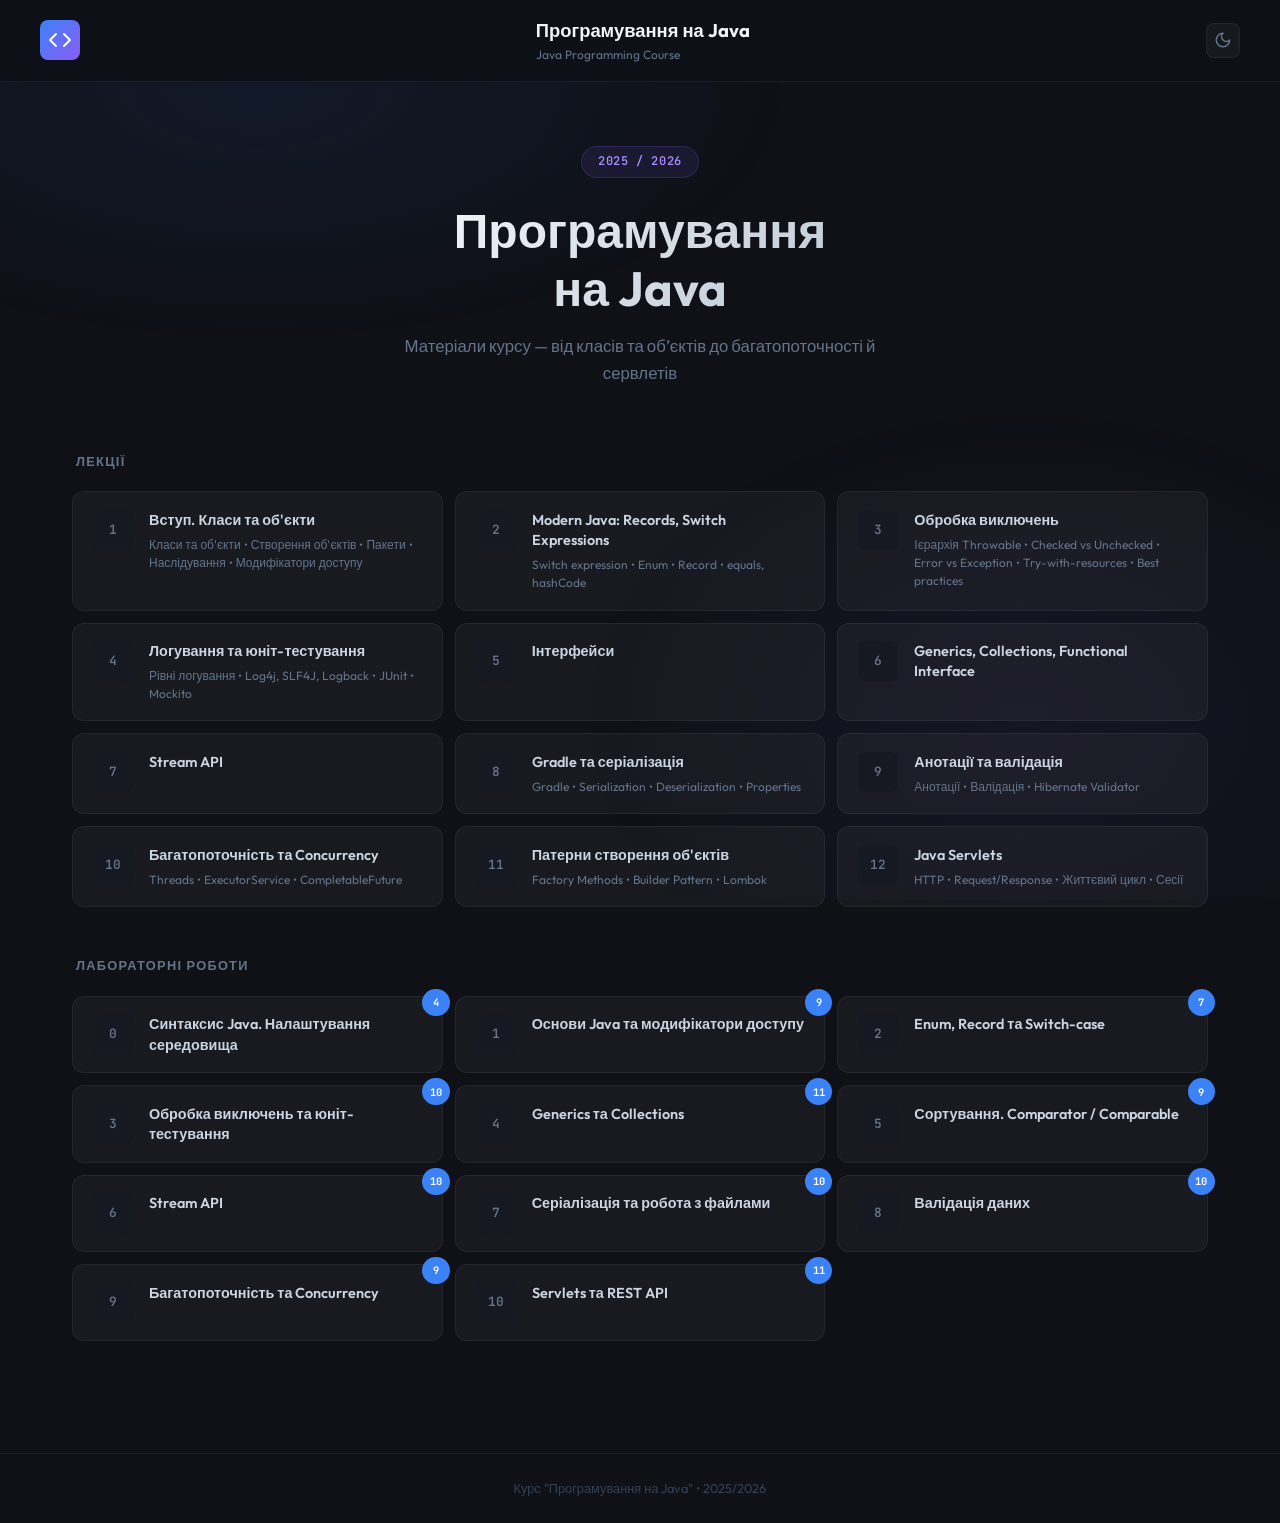
==== index.html @ 9331e178 "Update index.html" ====
<!DOCTYPE html>
<html lang="uk">
<head>
  <meta charset="UTF-8">
  <meta name="viewport" content="width=device-width, initial-scale=1.0">
  <title>Програмування на Java — Курс</title>
  <link rel="preconnect" href="https://fonts.googleapis.com">
  <link rel="preconnect" href="https://fonts.gstatic.com" crossorigin>
  <link href="https://fonts.googleapis.com/css2?family=JetBrains+Mono:wght@400;600&family=Outfit:wght@400;500;600;700&display=swap" rel="stylesheet">
  <link rel="stylesheet" href="style.css">
</head>
<body>

  <header class="header">
    <div class="header__inner">
      <div class="header__logo">
        <svg xmlns="http://www.w3.org/2000/svg" width="24" height="24" viewBox="0 0 24 24" fill="none" stroke="currentColor" stroke-width="2" stroke-linecap="round" stroke-linejoin="round"><polyline points="16 18 22 12 16 6"/><polyline points="8 6 2 12 8 18"/></svg>
      </div>
      <div>
        <div class="header__title">Програмування на Java</div>
        <div class="header__subtitle">Java Programming Course</div>
      </div>
      <button class="theme-toggle" id="theme-toggle" title="Змінити тему" aria-label="Змінити тему">
        <svg class="theme-toggle__moon" xmlns="http://www.w3.org/2000/svg" width="18" height="18" viewBox="0 0 24 24" fill="none" stroke="currentColor" stroke-width="2" stroke-linecap="round" stroke-linejoin="round"><path d="M12 3a6 6 0 0 0 9 9 9 9 0 1 1-9-9Z"/></svg>
        <svg class="theme-toggle__sun" xmlns="http://www.w3.org/2000/svg" width="18" height="18" viewBox="0 0 24 24" fill="none" stroke="currentColor" stroke-width="2" stroke-linecap="round" stroke-linejoin="round"><circle cx="12" cy="12" r="4"/><path d="M12 2v2"/><path d="M12 20v2"/><path d="m4.93 4.93 1.41 1.41"/><path d="m17.66 17.66 1.41 1.41"/><path d="M2 12h2"/><path d="M20 12h2"/><path d="m6.34 17.66-1.41 1.41"/><path d="m19.07 4.93-1.41 1.41"/></svg>
      </button>
    </div>
  </header>

  <section class="hero">
    <div class="hero__badge">2025 / 2026</div>
    <h1 class="hero__title">Програмування<br>на Java</h1>
    <p class="hero__desc">Матеріали курсу — від класів та об’єктів до багатопоточності й сервлетів</p>
  </section>

  <main class="main">
    <h2 class="section-title">Лекції</h2>
    <div class="grid" id="lectures-grid"></div>

    <h2 class="section-title">Лабораторні роботи</h2>
    <div class="grid" id="labs-grid"></div>
  </main>

  <footer class="footer">
    Курс "Програмування на Java" • 2025/2026
  </footer>

  <script>
    // ================================================================
    // ЄДИНЕ МІСЦЕ ДЛЯ РЕДАГУВАННЯ
    // ================================================================

    const LABS_REPO = 'https://github.com/Java-Univer-2025/java-course-2025';

    // status: 'ready' | 'draft' | 'self-study'
    const LECTURES = [
      { num: '1',  title: 'Вступ. Класи та об\'єкти',
        desc: 'Класи та об\'єкти • Створення об\'єктів • Пакети • Наслідування • Модифікатори доступу',
        href: 'pdfs/java_lec1.pdf' },

      { num: '2',  title: 'Modern Java: Records, Switch Expressions',
        desc: 'Switch expression • Enum • Record • equals, hashCode',
        href: 'pdfs/java_lec2.pdf' },

      { num: '3',  title: 'Обробка виключень',
        desc: 'Ієрархія Throwable • Checked vs Unchecked • Error vs Exception • Try-with-resources • Best practices',
        href: 'pdfs/java_lec3.pdf' },

      { num: '4',  title: 'Логування та юніт-тестування',
        desc: 'Рівні логування • Log4j, SLF4J, Logback • JUnit • Mockito',
        href: 'pdfs/java_lec4.pdf' },

      { num: '5',  title: 'Інтерфейси',
        href: 'https://javainterface.netlify.app' },

      { num: '6',  title: 'Generics, Collections, Functional Interface',
        href: 'https://javalecture5.netlify.app' },

      { num: '7',  title: 'Stream API',
        href: 'https://stream-api-presentation.netlify.app' },

      { num: '8',  title: 'Gradle та серіалізація',
        desc: 'Gradle • Serialization • Deserialization • Properties',
        href: './presentations/serialization/' },

      { num: '9',  title: 'Анотації та валідація',
        desc: 'Анотації • Валідація • Hibernate Validator',
        href: './presentations/validation/' },

      { num: '10', title: 'Багатопоточність та Concurrency',
        desc: 'Threads • ExecutorService • CompletableFuture',
        href: './presentations/parallel/' },

      { num: '11', title: 'Патерни створення об\'єктів',
        desc: 'Factory Methods • Builder Pattern • Lombok',
        href: './presentations/builder/' },

      { num: '12', title: 'Java Servlets',
        desc: 'HTTP • Request/Response • Життєвий цикл • Сесії',
        href: './presentations/servlet/' },
    ];

    // score: число балів
    const LABS = [
      { id: 'lab-00', num: '0',  title: 'Синтаксис Java. Налаштування середовища', score: 4 },
      { id: 'lab-01', num: '1',  title: 'Основи Java та модифікатори доступу', score: 9 },
      { id: 'lab-02', num: '2',  title: 'Enum, Record та Switch-case', score: 7 },
      { id: 'lab-03', num: '3',  title: 'Обробка виключень та юніт-тестування', score: 10 },
      { id: 'lab-04', num: '4',  title: 'Generics та Collections', score: 11 },
      { id: 'lab-05', num: '5',  title: 'Сортування. Comparator / Comparable', score: 9 },
      { id: 'lab-06', num: '6',  title: 'Stream API', score: 10 },
      { id: 'lab-07', num: '7',  title: 'Серіалізація та робота з файлами', score: 10 },
      { id: 'lab-08', num: '8',  title: 'Валідація даних', score: 10 },
      { id: 'lab-09', num: '9',  title: 'Багатопоточність та Concurrency', score: 9 },
      { id: 'lab-10', num: '10', title: 'Servlets та REST API', score: 11 },
    ];

    // ================================================================

    (function renderLectures() {
      const grid = document.getElementById('lectures-grid');

      grid.innerHTML = LECTURES.map((l, i) => {
        const delay = `animation-delay:${(i + 1) * 0.02}s`;
        const desc = l.desc ? `<div class="card__desc">${l.desc}</div>` : '';

        if (l.status === 'draft' || !l.href) {
          return `
            <div class="card card--disabled" style="${delay}">
              <div class="card__num">${l.num}</div>
              <div class="card__body">
                <div class="card__title">${l.title}</div>
                <div class="card__status">В розробці</div>
              </div>
            </div>`;
        }

        const external = /^https?:/.test(l.href);
        const selfStudy = l.status === 'self-study';

        return `
          <a class="card${selfStudy ? ' card--self-study' : ''}" href="${l.href}"
             ${external ? 'target="_blank" rel="noopener"' : ''} style="${delay}">
            <div class="card__num">${l.num}</div>
            <div class="card__body">
              <div class="card__title">${l.title}</div>
              ${selfStudy ? '<div class="card__tag">★ Самостійне вивчення</div>' : ''}
              ${desc}
            </div>
          </a>`;
      }).join('');
    })();

    (function renderLabs() {
      const grid = document.getElementById('labs-grid');

      grid.innerHTML = LABS.map((lab, i) => {
        const delay = `animation-delay:${(i + 1) * 0.02}s`;
        return `
          <a class="card" href="${LABS_REPO}/blob/main/${lab.id}/README.md"
             target="_blank" rel="noopener" style="${delay}">
            <div class="card__score" title="${lab.score} балів">${lab.score}</div>
            <div class="card__num">${lab.num}</div>
            <div class="card__body">
              <div class="card__title">${lab.title}</div>
            </div>
          </a>`;
      }).join('');
    })();

    (function themeToggle() {
      const toggle = document.getElementById('theme-toggle');
      const saved = localStorage.getItem('theme');
      if (saved === 'light') document.documentElement.setAttribute('data-theme', 'light');

      toggle.addEventListener('click', () => {
        const isLight = document.documentElement.getAttribute('data-theme') === 'light';
        if (isLight) {
          document.documentElement.removeAttribute('data-theme');
          localStorage.setItem('theme', 'dark');
        } else {
          document.documentElement.setAttribute('data-theme', 'light');
          localStorage.setItem('theme', 'light');
        }
      });
    })();
  </script>

</body>
</html>
---- style.css ----
*, *::before, *::after {
  box-sizing: border-box;
  margin: 0;
  padding: 0;
}

:root {
  --bg-primary: #0f1117;
  --bg-secondary: #161822;
  --bg-card: rgba(255, 255, 255, 0.04);
  --bg-card-hover: rgba(255, 255, 255, 0.08);
  --border-subtle: 1px solid rgba(255, 255, 255, 0.06);
  --text-primary: #f1f5f9;
  --text-secondary: #cbd5e1;
  --text-muted: #64748b;
  --text-disabled: #334155;
  --accent-blue: #3b82f6;
  --accent-purple: #8b5cf6;
  --accent-purple-light: #a78bfa;
  --accent-green: #22c55e;
  --gradient-primary: linear-gradient(135deg, #3b82f6, #8b5cf6);
  --gradient-bonus: linear-gradient(135deg, #22c55e, #3b82f6);
  --font-heading: 'Outfit', sans-serif;
  --font-mono: 'JetBrains Mono', monospace;
  --radius-lg: 12px;
  --radius-md: 8px;
  --shadow-lg: 0 8px 32px rgba(0, 0, 0, 0.3);
  --header-bg: rgba(15, 17, 23, 0.92);
  --hero-title-gradient: linear-gradient(135deg, #f1f5f9 30%, #94a3b8);
  --glow-blue: rgba(59, 130, 246, 0.08);
  --glow-purple: rgba(139, 92, 246, 0.06);
  --hover-border: rgba(255, 255, 255, 0.1);
}

[data-theme="light"] {
  --bg-primary: #f8fafc;
  --bg-secondary: #e2e8f0;
  --bg-card: rgba(0, 0, 0, 0.03);
  --bg-card-hover: rgba(0, 0, 0, 0.06);
  --border-subtle: 1px solid rgba(0, 0, 0, 0.08);
  --text-primary: #1e293b;
  --text-secondary: #475569;
  --text-muted: #94a3b8;
  --text-disabled: #cbd5e1;
  --accent-blue: #2563eb;
  --accent-purple: #7c3aed;
  --accent-purple-light: #8b5cf6;
  --accent-green: #16a34a;
  --shadow-lg: 0 8px 32px rgba(0, 0, 0, 0.08);
  --header-bg: rgba(248, 250, 252, 0.92);
  --hero-title-gradient: linear-gradient(135deg, #1e293b 30%, #475569);
  --glow-blue: rgba(59, 130, 246, 0.05);
  --glow-purple: rgba(139, 92, 246, 0.04);
  --hover-border: rgba(0, 0, 0, 0.12);
}

html {
  font-size: 16px;
  -webkit-font-smoothing: antialiased;
}

body {
  font-family: var(--font-heading);
  background: var(--bg-primary);
  color: var(--text-primary);
  line-height: 1.6;
  min-height: 100vh;
}

/* ===== BACKGROUND ===== */
body::before {
  content: '';
  position: fixed;
  inset: 0;
  background:
    radial-gradient(ellipse 60% 40% at 20% 10%, var(--glow-blue) 0%, transparent 70%),
    radial-gradient(ellipse 50% 50% at 80% 80%, var(--glow-purple) 0%, transparent 70%);
  pointer-events: none;
  z-index: 0;
}

/* ===== HEADER ===== */
.header {
  position: sticky;
  top: 0;
  z-index: 10;
  background: var(--header-bg);
  backdrop-filter: blur(12px);
  border-bottom: var(--border-subtle);
  padding: 1rem 2rem;
}

.header__inner {
  max-width: 1200px;
  margin: 0 auto;
  display: flex;
  align-items: center;
  justify-content: space-between;
  gap: 1rem;
}

.header__logo {
  background: var(--gradient-primary);
  padding: 0.5rem;
  border-radius: var(--radius-md);
  display: flex;
  align-items: center;
  justify-content: center;
  flex-shrink: 0;
}

.header__logo svg {
  width: 24px;
  height: 24px;
  color: white;
}

.header__title {
  font-size: 1.15rem;
  font-weight: 700;
  color: var(--text-primary);
}

.header__subtitle {
  font-size: 0.75rem;
  color: var(--text-muted);
}

/* ===== HERO ===== */
.hero {
  position: relative;
  z-index: 1;
  text-align: center;
  padding: 4rem 2rem 2rem;
}

.hero__badge {
  display: inline-block;
  font-family: var(--font-mono);
  font-size: 0.75rem;
  font-weight: 600;
  color: var(--accent-purple-light);
  background: rgba(139, 92, 246, 0.1);
  border: 1px solid rgba(139, 92, 246, 0.2);
  padding: 0.35rem 1rem;
  border-radius: 100px;
  margin-bottom: 1.5rem;
  letter-spacing: 0.05em;
}

.hero__title {
  font-size: clamp(2rem, 5vw, 3rem);
  font-weight: 700;
  line-height: 1.2;
  margin-bottom: 1rem;
  background: var(--hero-title-gradient);
  -webkit-background-clip: text;
  -webkit-text-fill-color: transparent;
  background-clip: text;
}

.hero__desc {
  font-size: 1.05rem;
  color: var(--text-muted);
  max-width: 520px;
  margin: 0 auto;
}

/* ===== MAIN ===== */
.main {
  position: relative;
  z-index: 1;
  max-width: 1200px;
  margin: 0 auto;
  padding: 2rem 2rem 4rem;
}

.section-title {
  font-size: 0.8rem;
  font-weight: 600;
  text-transform: uppercase;
  letter-spacing: 0.1em;
  color: var(--text-muted);
  margin-bottom: 1.25rem;
  padding-left: 0.25rem;
}

.section-title + .section-title,
.grid + .section-title {
  margin-top: 2rem;
}

/* ===== GRID ===== */
.grid {
  display: grid;
  grid-template-columns: repeat(auto-fill, minmax(300px, 1fr));
  gap: 0.75rem;
  margin-bottom: 3rem;
}

.card {
  display: flex;
  align-items: flex-start;
  gap: 1rem;
  padding: 1.1rem 1.25rem;
  border-radius: var(--radius-lg);
  border: var(--border-subtle);
  background: var(--bg-card);
  text-decoration: none;
  color: inherit;
  transition: background 0.2s ease, border-color 0.2s ease, transform 0.2s ease, box-shadow 0.2s ease;
  position: relative;
}

a.card:hover {
  background: var(--bg-card-hover);
  border-color: var(--hover-border);
  transform: translateY(-1px);
  box-shadow: var(--shadow-lg);
}

a.card:focus-visible {
  outline: 2px solid var(--accent-purple-light);
  outline-offset: 2px;
}

.card--disabled {
  opacity: 0.35;
  cursor: default;
}

.card--self-study {
  border-left: 3px solid var(--accent-purple);
}

.card--bonus {
  border-left: 3px solid var(--accent-green);
}

.card__num {
  font-family: var(--font-mono);
  font-size: 0.8rem;
  font-weight: 600;
  color: var(--text-muted);
  background: var(--bg-secondary);
  min-width: 2.5rem;
  height: 2.5rem;
  display: flex;
  align-items: center;
  justify-content: center;
  border-radius: var(--radius-md);
  flex-shrink: 0;
}

a.card:hover .card__num {
  background: var(--gradient-primary);
  color: #fff;
}

a.card--bonus:hover .card__num {
  background: var(--gradient-bonus);
  color: #fff;
}

.card__body {
  flex: 1;
  min-width: 0;
}

.card__title {
  font-size: 0.9rem;
  font-weight: 600;
  line-height: 1.4;
  color: var(--text-secondary);
}

a.card:hover .card__title {
  color: var(--text-primary);
}

.card__desc {
  font-size: 0.75rem;
  line-height: 1.5;
  color: var(--text-muted);
  margin-top: 0.35rem;
}

.card__tag {
  display: inline-block;
  font-size: 0.7rem;
  color: var(--accent-purple-light);
  margin-top: 0.3rem;
}

.card__tag--bonus {
  color: var(--accent-green);
}

.card__status {
  font-size: 0.7rem;
  color: var(--text-disabled);
  margin-top: 0.3rem;
}

.card__score {
  display: flex;
  align-items: center;
  justify-content: center;
  font-family: var(--font-mono);
  font-size: 0.65rem;
  font-weight: 700;
  color: #fff;
  background: var(--accent-blue);
  width: 1.7rem;
  height: 1.7rem;
  border-radius: 50%;
  position: absolute;
  top: -0.5rem;
  right: -0.5rem;
}


/* ===== THEME TOGGLE ===== */
.theme-toggle {
  background: var(--bg-card);
  border: var(--border-subtle);
  border-radius: var(--radius-md);
  padding: 0.45rem;
  cursor: pointer;
  display: flex;
  align-items: center;
  justify-content: center;
  transition: background 0.2s ease;
  flex-shrink: 0;
}

.theme-toggle:hover {
  background: var(--bg-card-hover);
}

.theme-toggle svg {
  width: 18px;
  height: 18px;
  color: var(--text-muted);
  transition: color 0.2s ease;
}

.theme-toggle:hover svg {
  color: var(--text-primary);
}

.theme-toggle__sun { display: none; }
.theme-toggle__moon { display: block; }

[data-theme="light"] .theme-toggle__sun { display: block; }
[data-theme="light"] .theme-toggle__moon { display: none; }

/* ===== FOOTER ===== */
.footer {
  position: relative;
  z-index: 1;
  text-align: center;
  padding: 1.5rem 2rem;
  border-top: var(--border-subtle);
  font-size: 0.8rem;
  color: var(--text-disabled);
}

/* ===== ANIMATIONS ===== */
.card {
  opacity: 0;
  transform: translateY(12px);
  animation: fadeUp 0.4s ease forwards;
}

@keyframes fadeUp {
  to {
    opacity: 1;
    transform: translateY(0);
  }
}

.card--disabled {
  animation: fadeUpDim 0.4s ease forwards;
}

@keyframes fadeUpDim {
  to {
    opacity: 0.35;
    transform: translateY(0);
  }
}

@media (prefers-reduced-motion: reduce) {
  .card {
    animation: none;
    opacity: 1;
    transform: none;
  }
  .card--disabled { opacity: 0.35; }
  a.card:hover { transform: none; }
}

/* ===== RESPONSIVE ===== */
@media (max-width: 640px) {
  .grid {
    grid-template-columns: 1fr;
  }

  .hero {
    padding: 3rem 1.5rem 1.5rem;
  }

  .main {
    padding: 1.5rem 1rem 3rem;
  }

  .header {
    padding: 0.75rem 1rem;
  }
}
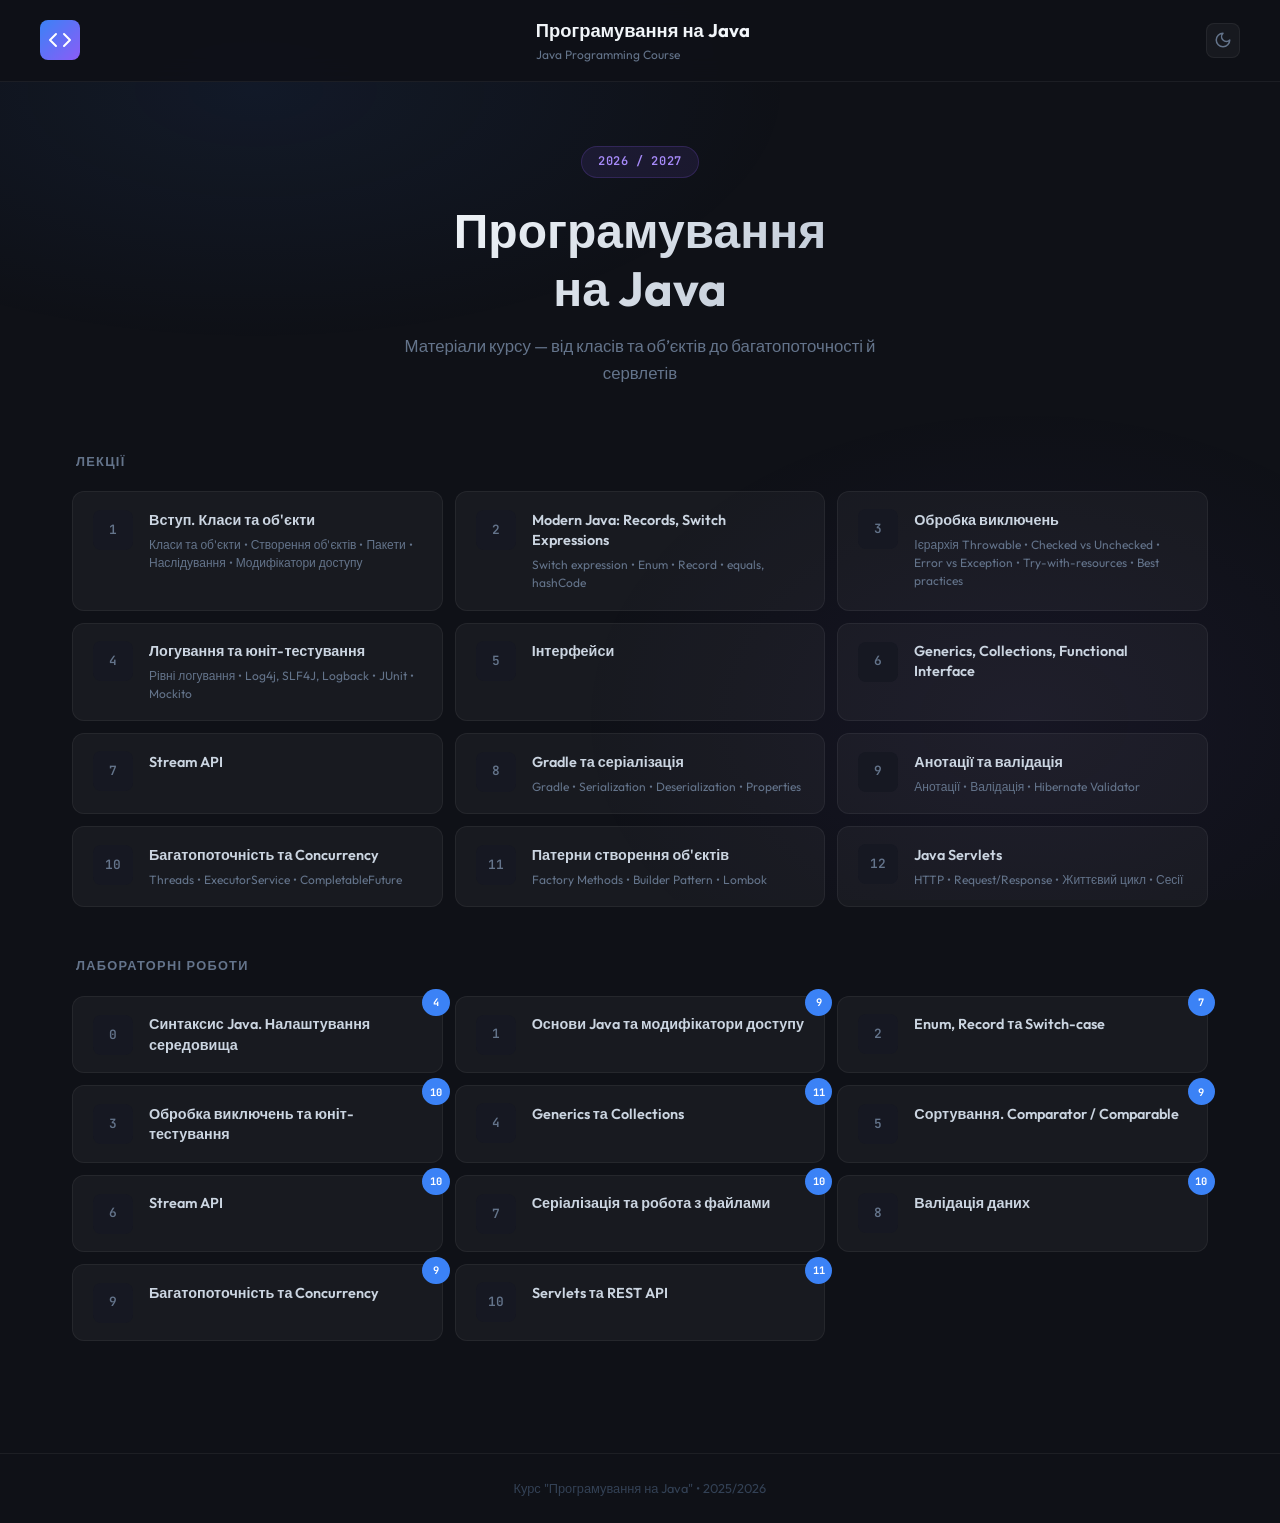
==== commit 327f60a5: "Update index.html" ====
--- a/index.html
+++ b/index.html
@@ -28,7 +28,7 @@
   </header>
 
   <section class="hero">
-    <div class="hero__badge">2025 / 2026</div>
+    <div class="hero__badge">2026 / 2027</div>
     <h1 class="hero__title">Програмування<br>на Java</h1>
     <p class="hero__desc">Матеріали курсу — від класів та об’єктів до багатопоточності й сервлетів</p>
   </section>
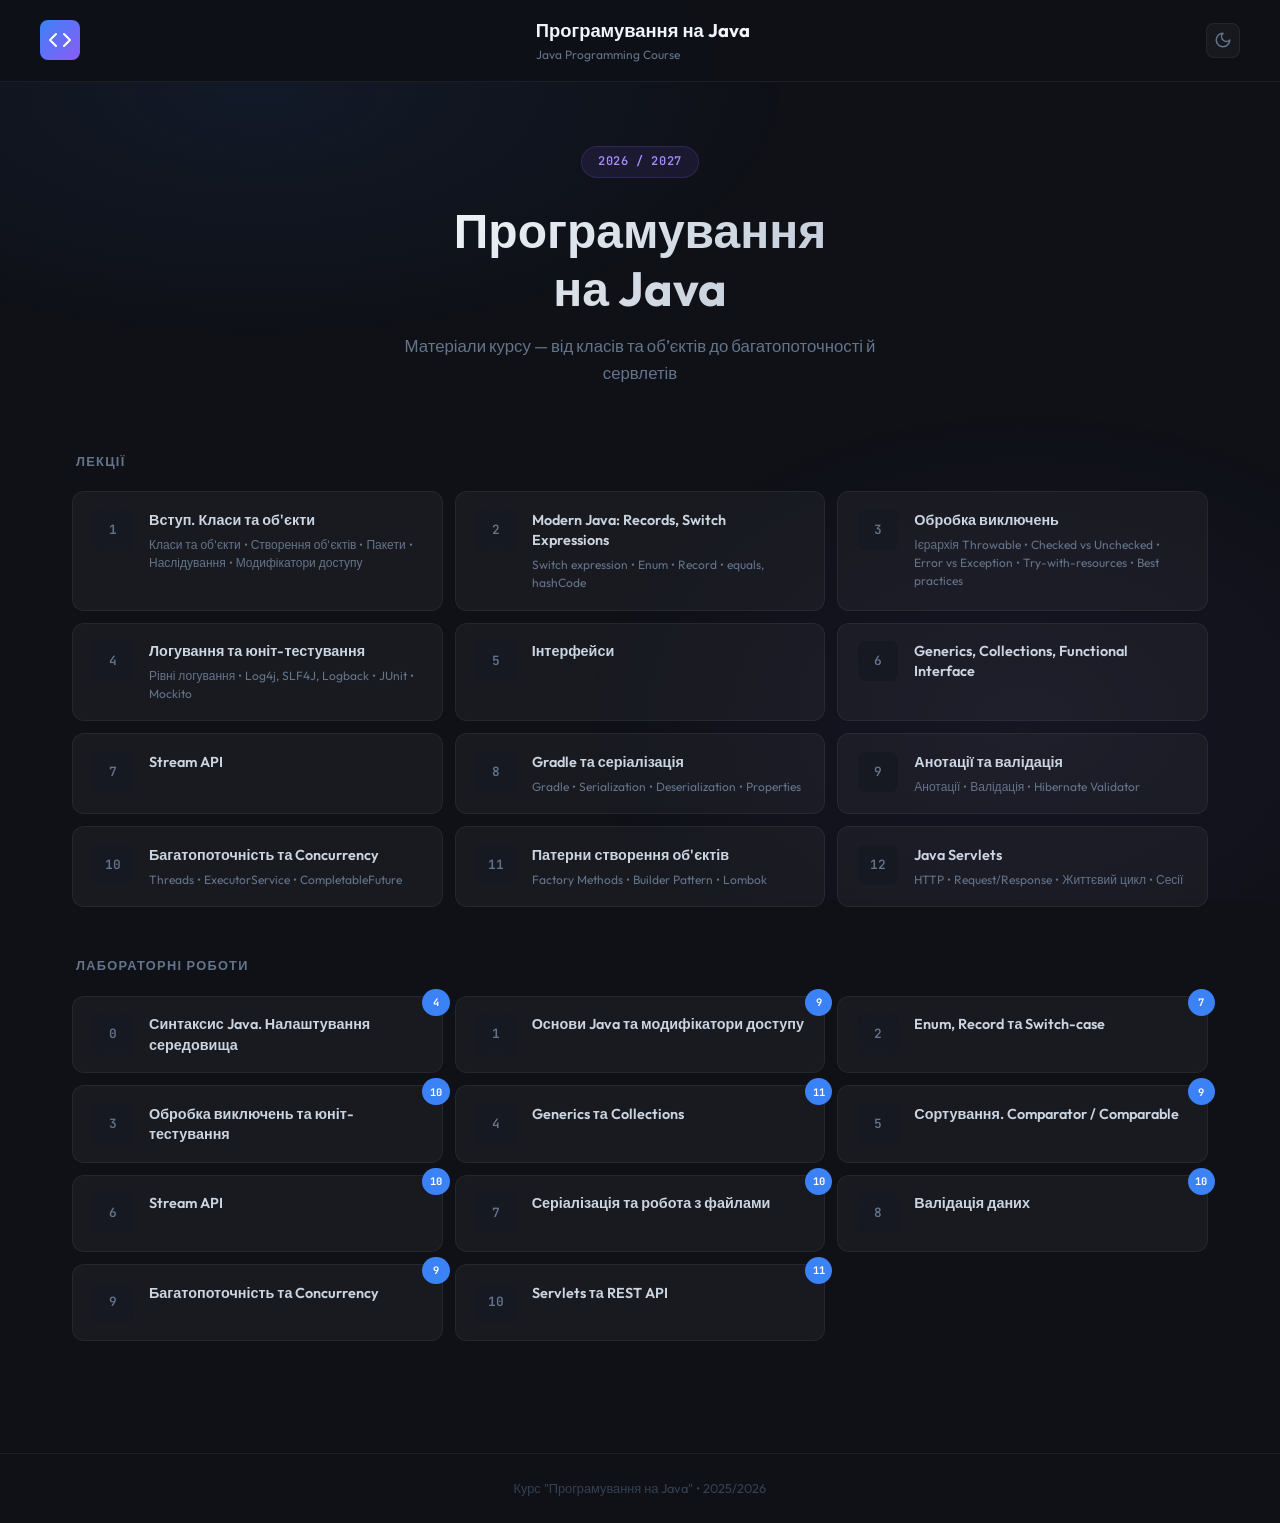
==== commit ed7aa955: "Update index.html" ====
--- a/index.html
+++ b/index.html
@@ -46,11 +46,8 @@
   </footer>
 
   <script>
-    // ================================================================
-    // ЄДИНЕ МІСЦЕ ДЛЯ РЕДАГУВАННЯ
-    // ================================================================
 
-    const LABS_REPO = 'https://github.com/Java-Univer-2025/java-course-2025';
+    const LABS_REPO = 'https://java-univer-2025.github.io';
 
     // status: 'ready' | 'draft' | 'self-study'
     const LECTURES = [
@@ -100,7 +97,6 @@
         href: './presentations/servlet/' },
     ];
 
-    // score: число балів
     const LABS = [
       { id: 'lab-00', num: '0',  title: 'Синтаксис Java. Налаштування середовища', score: 4 },
       { id: 'lab-01', num: '1',  title: 'Основи Java та модифікатори доступу', score: 9 },
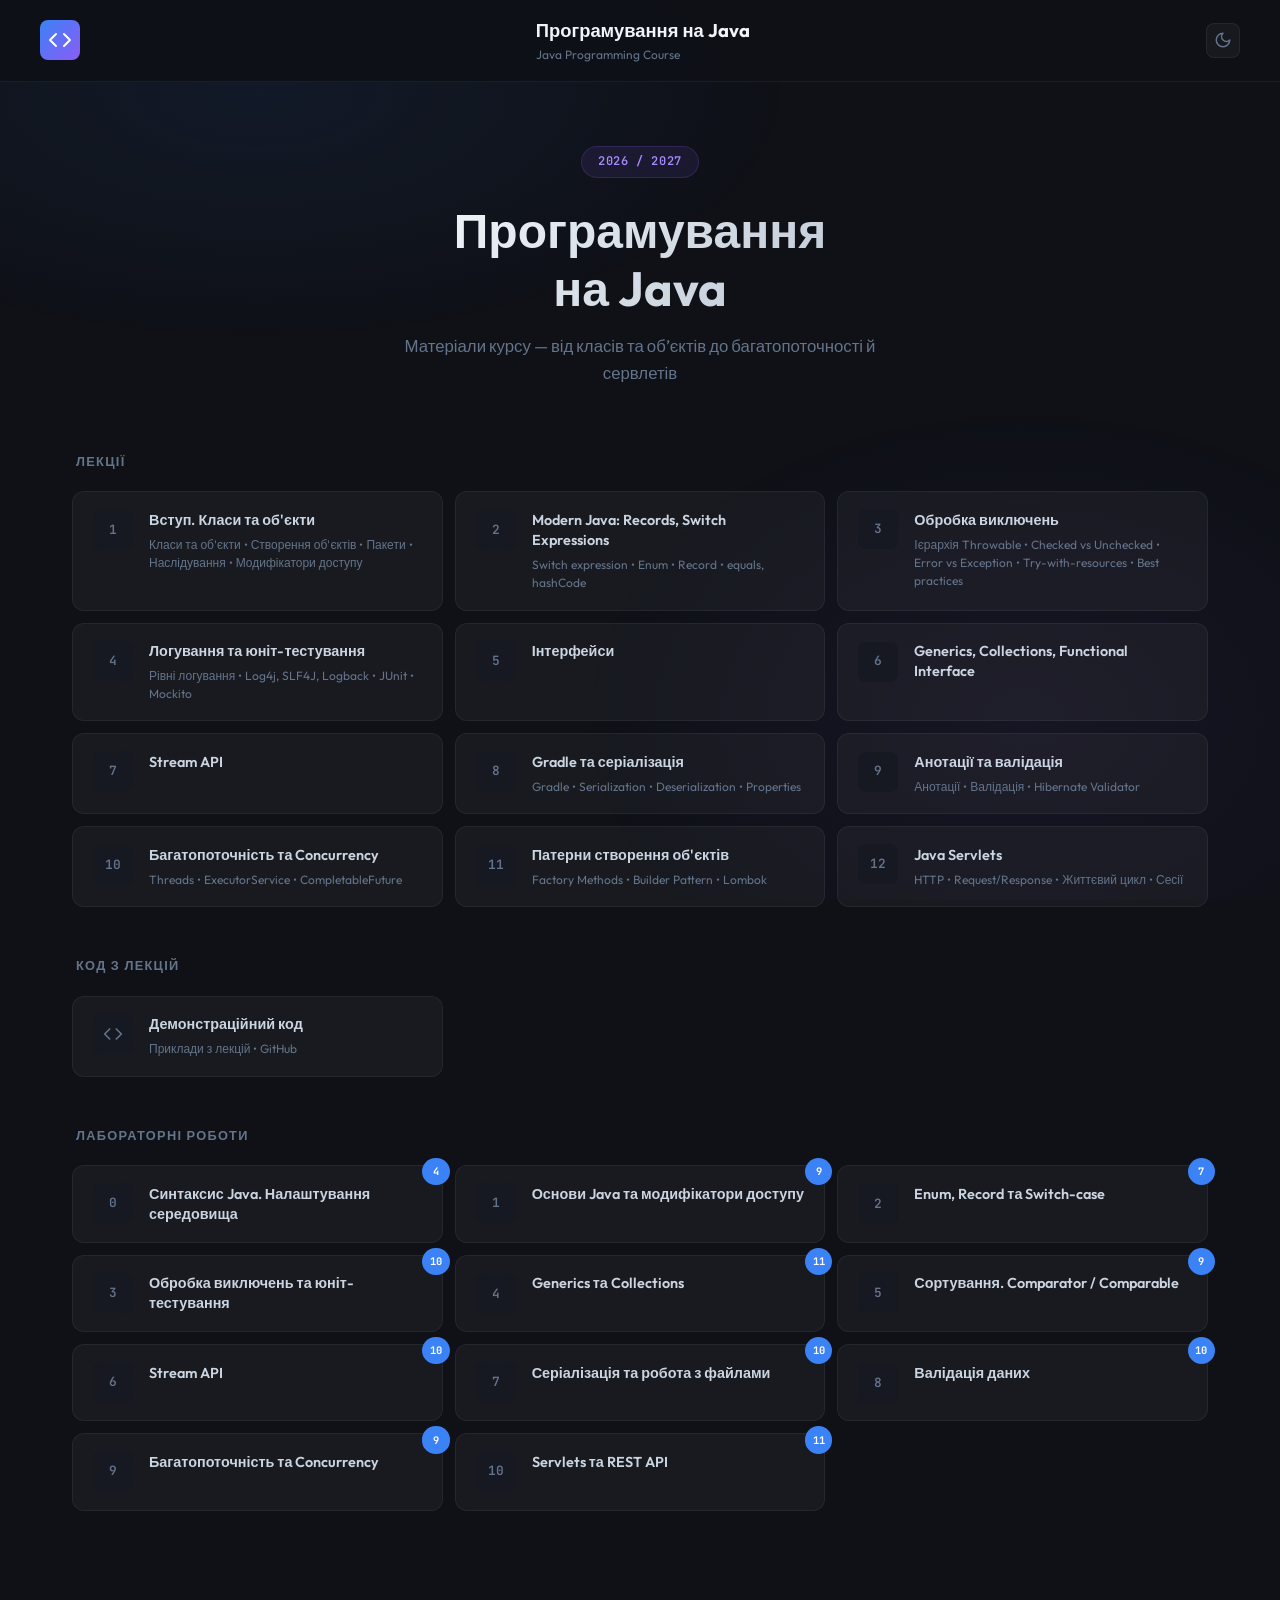
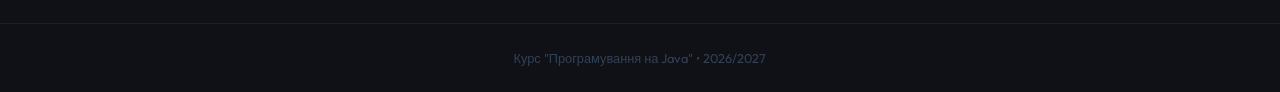
==== commit 9563c521: "Update index.html" ====
--- a/index.html
+++ b/index.html
@@ -34,20 +34,34 @@
   </section>
 
   <main class="main">
-    <h2 class="section-title">Лекції</h2>
-    <div class="grid" id="lectures-grid"></div>
-
-    <h2 class="section-title">Лабораторні роботи</h2>
-    <div class="grid" id="labs-grid"></div>
+        <h2 class="section-title">Лекції</h2>
+          <div class="grid" id="lectures-grid"></div>
+      
+          <h2 class="section-title">Код з лекцій</h2>
+          <div class="grid">
+            <a class="card" href="https://github.com/Java-Univer-2025/code-2026"
+               target="_blank" rel="noopener">
+              <div class="card__num">
+                <svg xmlns="http://www.w3.org/2000/svg" width="20" height="20" viewBox="0 0 24 24" fill="none" stroke="currentColor" stroke-width="2" stroke-linecap="round" stroke-linejoin="round"><polyline points="16 18 22 12 16 6"/><polyline points="8 6 2 12 8 18"/></svg>
+              </div>
+              <div class="card__body">
+                <div class="card__title">Демонстраційний код</div>
+                <div class="card__desc">Приклади з лекцій • GitHub</div>
+              </div>
+            </a>
+          </div>
+      
+          <h2 class="section-title">Лабораторні роботи</h2>
+          <div class="grid" id="labs-grid"></div>
   </main>
 
   <footer class="footer">
-    Курс "Програмування на Java" • 2025/2026
+    Курс "Програмування на Java" • 2026/2027
   </footer>
 
   <script>
 
-    const LABS_REPO = 'https://java-univer-2025.github.io';
+    const LABS_REPO = 'https://github.com/Java-Univer-2025/Java-Univer-2025.github.io';
 
     // status: 'ready' | 'draft' | 'self-study'
     const LECTURES = [
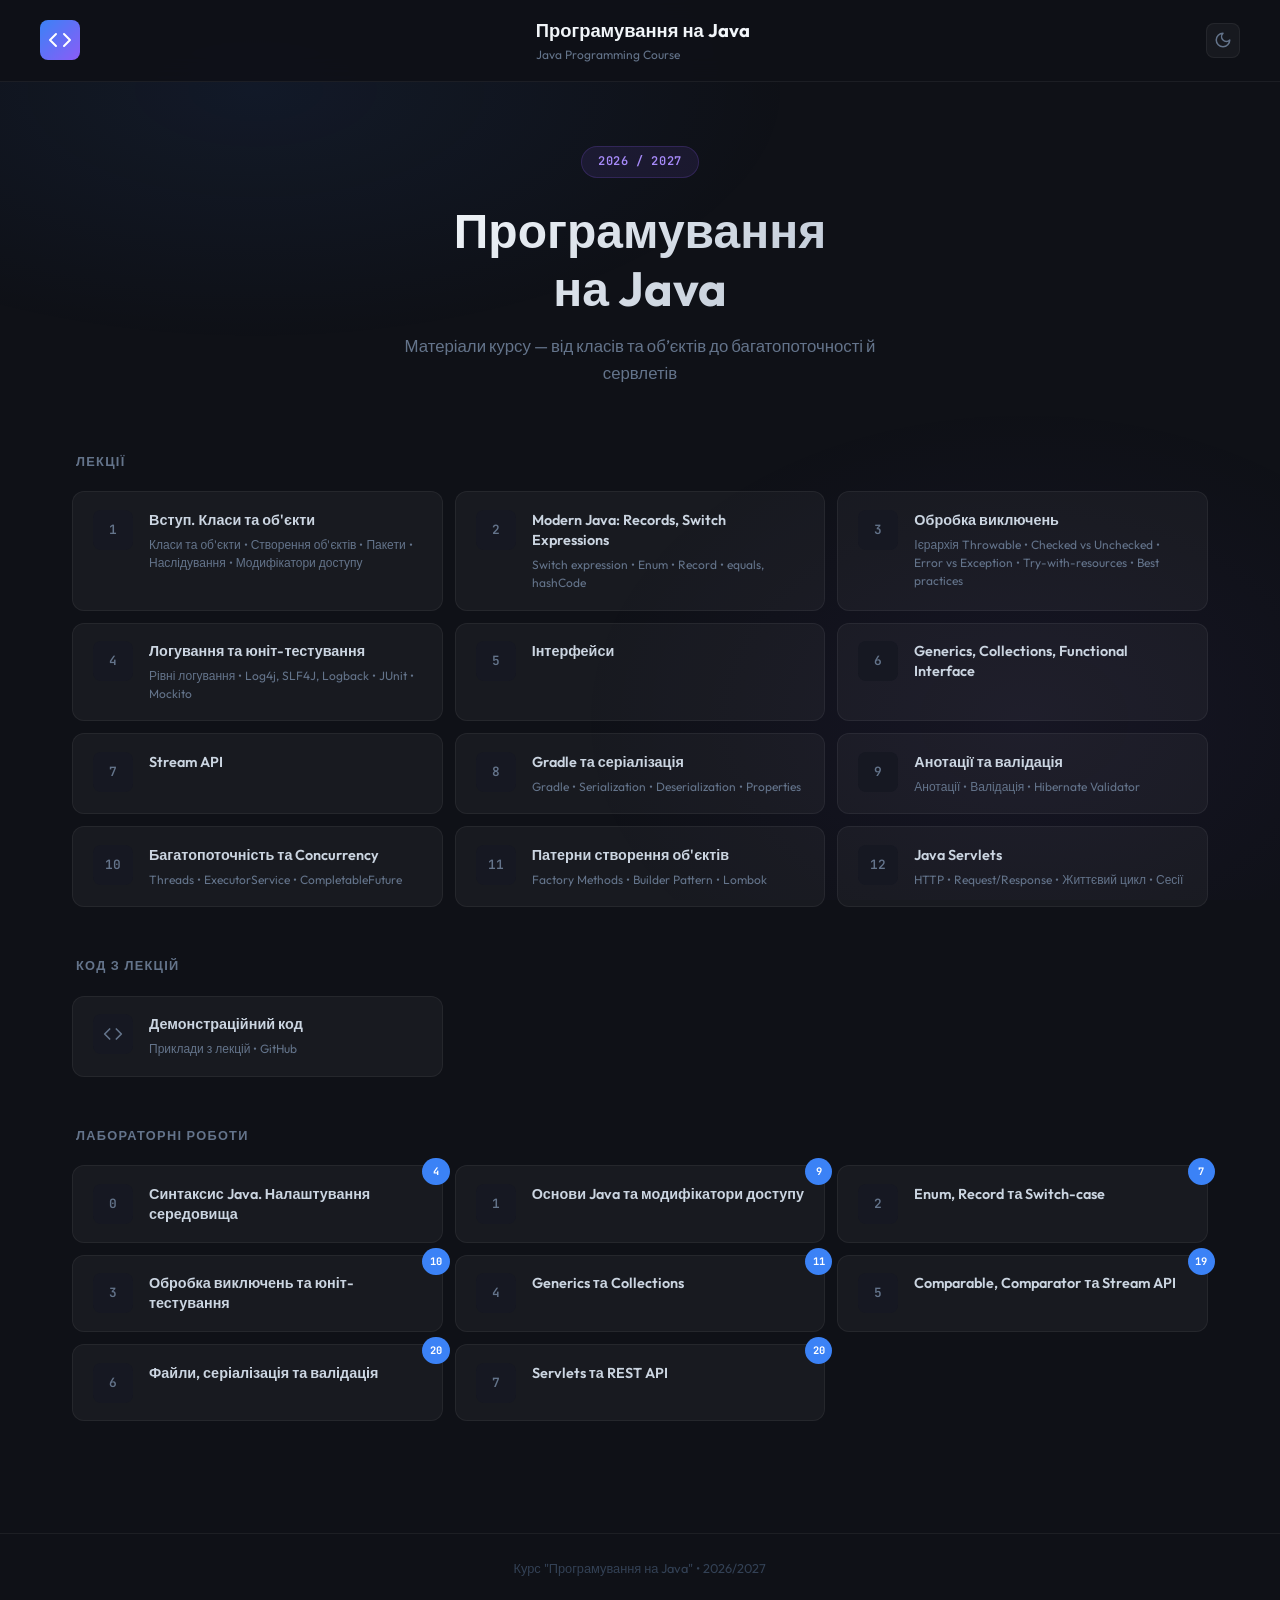
==== commit 56b7b1b4: "Reduce labs from 11 to 8: merge 5+6 and 7+8, drop concurrency lab" ====
--- a/index.html
+++ b/index.html
@@ -112,17 +112,14 @@
     ];
 
     const LABS = [
-      { id: 'lab-00', num: '0',  title: 'Синтаксис Java. Налаштування середовища', score: 4 },
-      { id: 'lab-01', num: '1',  title: 'Основи Java та модифікатори доступу', score: 9 },
-      { id: 'lab-02', num: '2',  title: 'Enum, Record та Switch-case', score: 7 },
-      { id: 'lab-03', num: '3',  title: 'Обробка виключень та юніт-тестування', score: 10 },
-      { id: 'lab-04', num: '4',  title: 'Generics та Collections', score: 11 },
-      { id: 'lab-05', num: '5',  title: 'Сортування. Comparator / Comparable', score: 9 },
-      { id: 'lab-06', num: '6',  title: 'Stream API', score: 10 },
-      { id: 'lab-07', num: '7',  title: 'Серіалізація та робота з файлами', score: 10 },
-      { id: 'lab-08', num: '8',  title: 'Валідація даних', score: 10 },
-      { id: 'lab-09', num: '9',  title: 'Багатопоточність та Concurrency', score: 9 },
-      { id: 'lab-10', num: '10', title: 'Servlets та REST API', score: 11 },
+      { id: 'lab-00', num: '0', title: 'Синтаксис Java. Налаштування середовища', score: 4 },
+      { id: 'lab-01', num: '1', title: 'Основи Java та модифікатори доступу', score: 9 },
+      { id: 'lab-02', num: '2', title: 'Enum, Record та Switch-case', score: 7 },
+      { id: 'lab-03', num: '3', title: 'Обробка виключень та юніт-тестування', score: 10 },
+      { id: 'lab-04', num: '4', title: 'Generics та Collections', score: 11 },
+      { id: 'lab-05', num: '5', title: 'Comparable, Comparator та Stream API', score: 19 },
+      { id: 'lab-06', num: '6', title: 'Файли, серіалізація та валідація', score: 20 },
+      { id: 'lab-07', num: '7', title: 'Servlets та REST API', score: 20 },
     ];
 
     // ================================================================
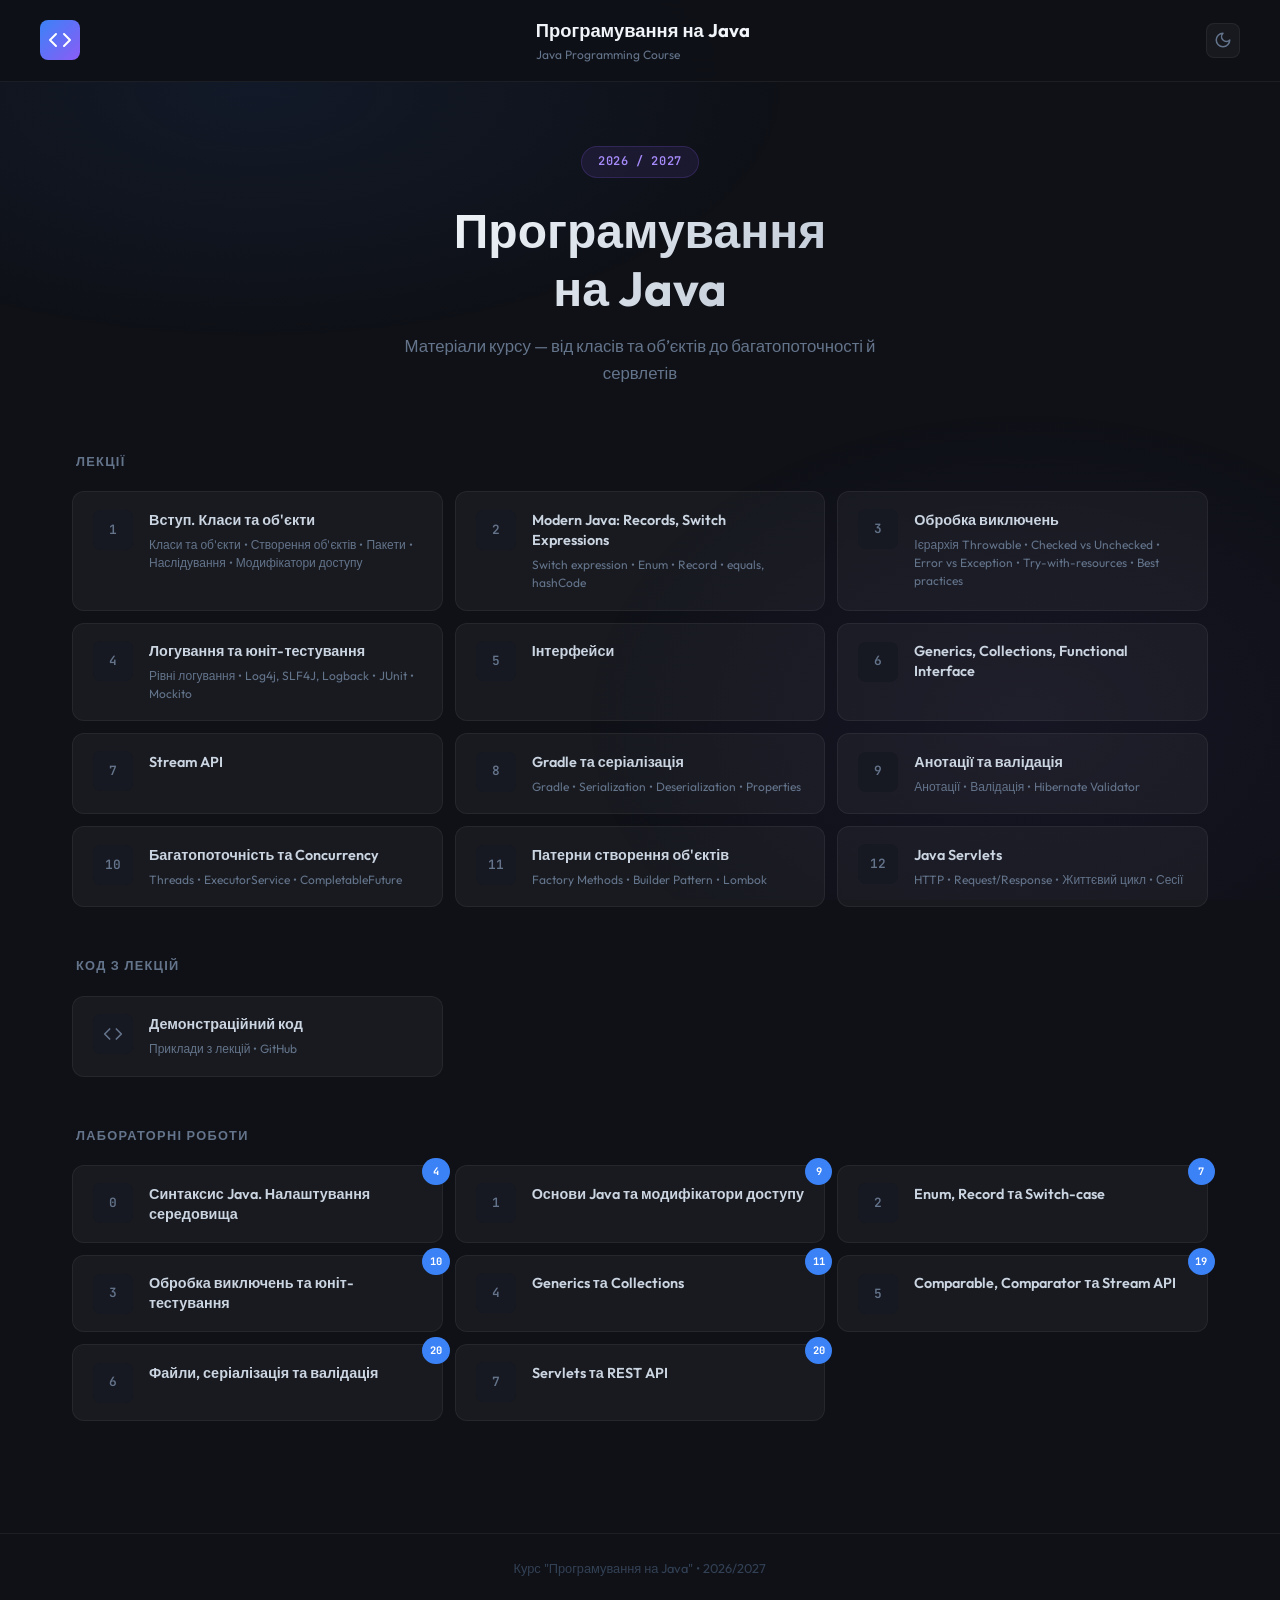
==== commit 196edc15: "Update index.html" ====
--- a/index.html
+++ b/index.html
@@ -88,11 +88,12 @@
         href: 'https://javalecture5.netlify.app' },
 
       { num: '7',  title: 'Stream API',
-        href: 'https://stream-api-presentation.netlify.app' },
+        //href: 'https://stream-api-presentation.netlify.app' },
+         href: './presentations/stream-api/' },
 
       { num: '8',  title: 'Gradle та серіалізація',
         desc: 'Gradle • Serialization • Deserialization • Properties',
-        href: './presentations/serialization/' },
+        href: './presentations/serialisation/' },
 
       { num: '9',  title: 'Анотації та валідація',
         desc: 'Анотації • Валідація • Hibernate Validator',
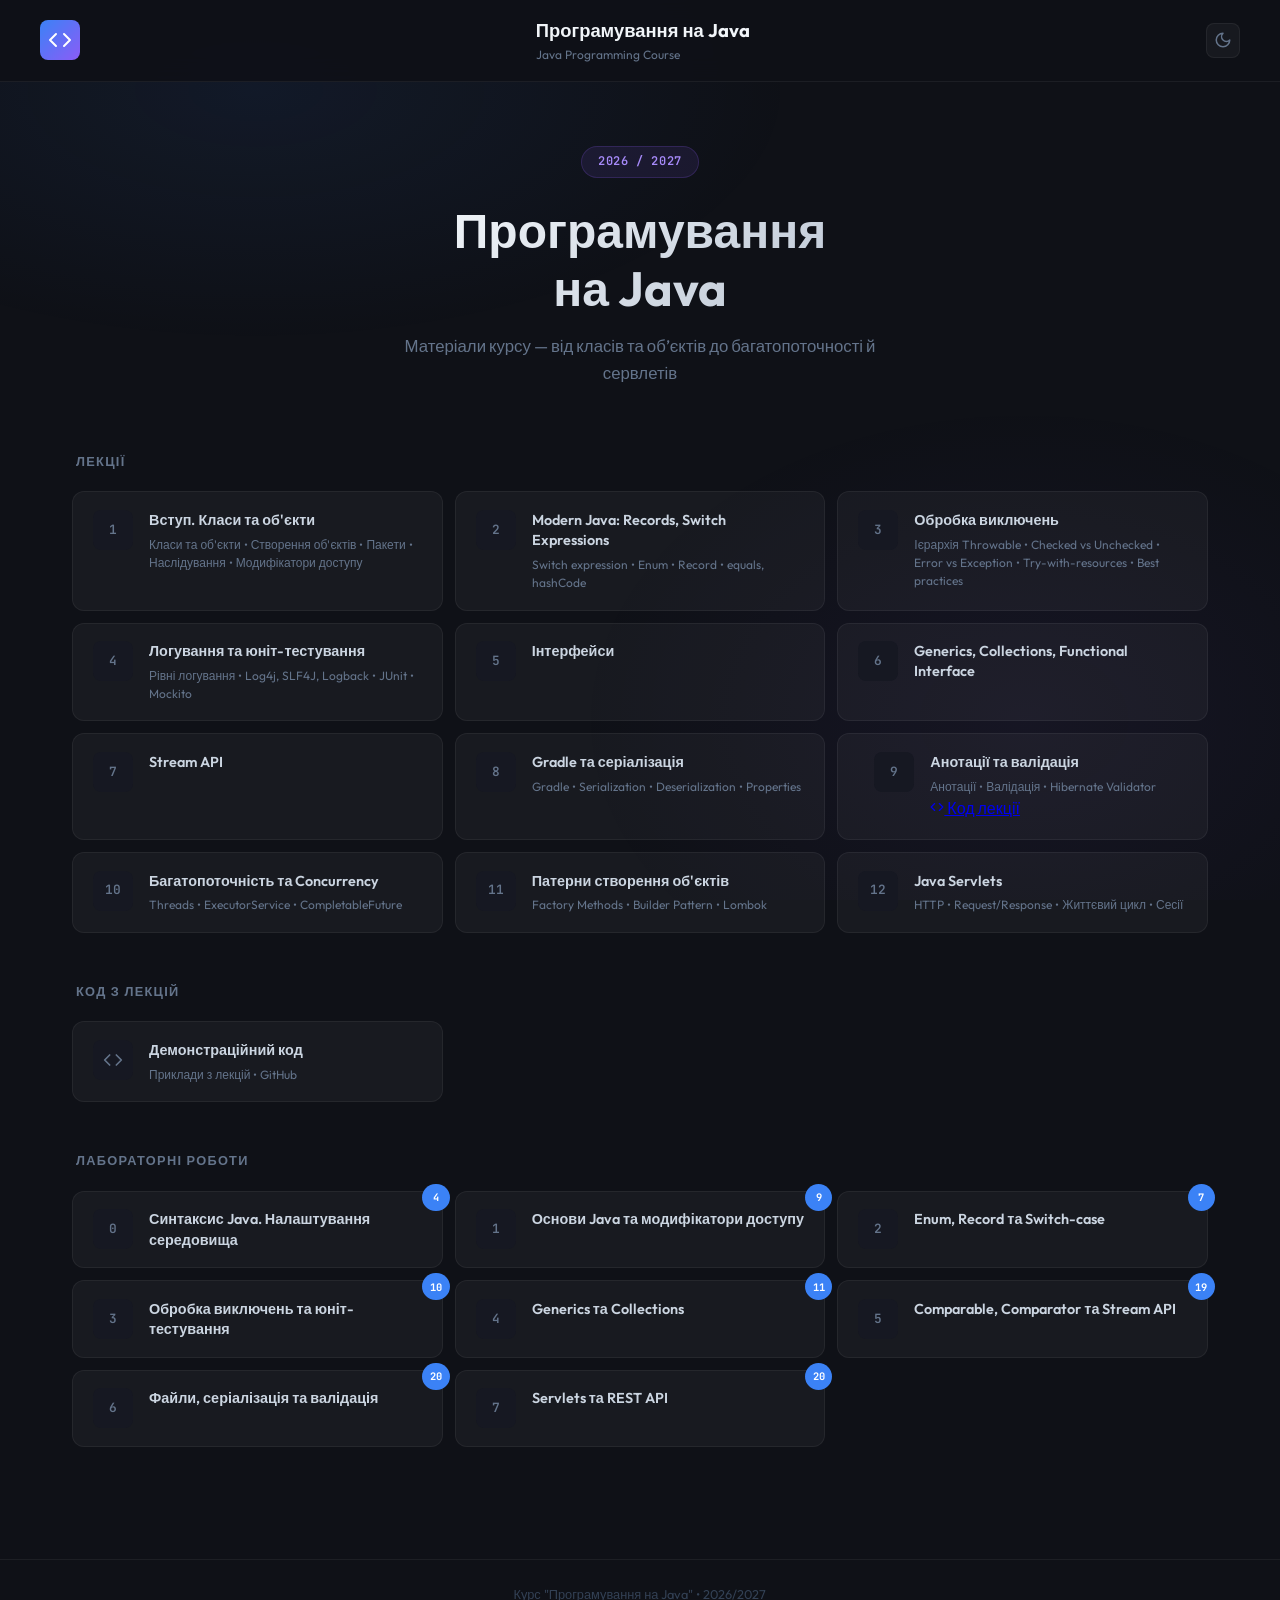
==== commit c0bb4c14: "Update index.html" ====
--- a/index.html
+++ b/index.html
@@ -64,6 +64,7 @@
     const LABS_REPO = 'https://github.com/Java-Univer-2025/Java-Univer-2025.github.io';
 
     // status: 'ready' | 'draft' | 'self-study'
+    // code: optional link to the lecture's demo code, shown as a separate link on the card
     const LECTURES = [
       { num: '1',  title: 'Вступ. Класи та об\'єкти',
         desc: 'Класи та об\'єкти • Створення об\'єктів • Пакети • Наслідування • Модифікатори доступу',
@@ -97,7 +98,8 @@
 
       { num: '9',  title: 'Анотації та валідація',
         desc: 'Анотації • Валідація • Hibernate Validator',
-        href: './presentations/validation/' },
+        href: './presentations/validation/',
+        code: 'https://github.com/Java-Univer-2025/code-2026/tree/annotations' },
 
       { num: '10', title: 'Багатопоточність та Concurrency',
         desc: 'Threads • ExecutorService • CompletableFuture',
@@ -125,6 +127,8 @@
 
     // ================================================================
 
+    const CODE_ICON = '<svg xmlns="http://www.w3.org/2000/svg" width="14" height="14" viewBox="0 0 24 24" fill="none" stroke="currentColor" stroke-width="2" stroke-linecap="round" stroke-linejoin="round"><polyline points="16 18 22 12 16 6"/><polyline points="8 6 2 12 8 18"/></svg>';
+
     (function renderLectures() {
       const grid = document.getElementById('lectures-grid');
 
@@ -145,14 +149,35 @@
 
         const external = /^https?:/.test(l.href);
         const selfStudy = l.status === 'self-study';
+        const target = external ? 'target="_blank" rel="noopener"' : '';
+        const tag = selfStudy ? '<div class="card__tag">★ Самостійне вивчення</div>' : '';
+
+        // A link can't be nested inside another link, so a card with a code link
+        // is a <div>: the main link is stretched over the whole card (see .card__link),
+        // and the code link sits on top of it
+        if (l.code) {
+          return `
+            <div class="card card--has-code${selfStudy ? ' card--self-study' : ''}" style="${delay}">
+              <a class="card__link" href="${l.href}" aria-label="${l.title}" ${target}></a>
+              <div class="card__num">${l.num}</div>
+              <div class="card__body">
+                <div class="card__title">${l.title}</div>
+                ${tag}
+                ${desc}
+                <a class="card__code" href="${l.code}" target="_blank" rel="noopener">
+                  ${CODE_ICON} Код лекції
+                </a>
+              </div>
+            </div>`;
+        }
 
         return `
           <a class="card${selfStudy ? ' card--self-study' : ''}" href="${l.href}"
-             ${external ? 'target="_blank" rel="noopener"' : ''} style="${delay}">
+             ${target} style="${delay}">
             <div class="card__num">${l.num}</div>
             <div class="card__body">
               <div class="card__title">${l.title}</div>
-              ${selfStudy ? '<div class="card__tag">★ Самостійне вивчення</div>' : ''}
+              ${tag}
               ${desc}
             </div>
           </a>`;
